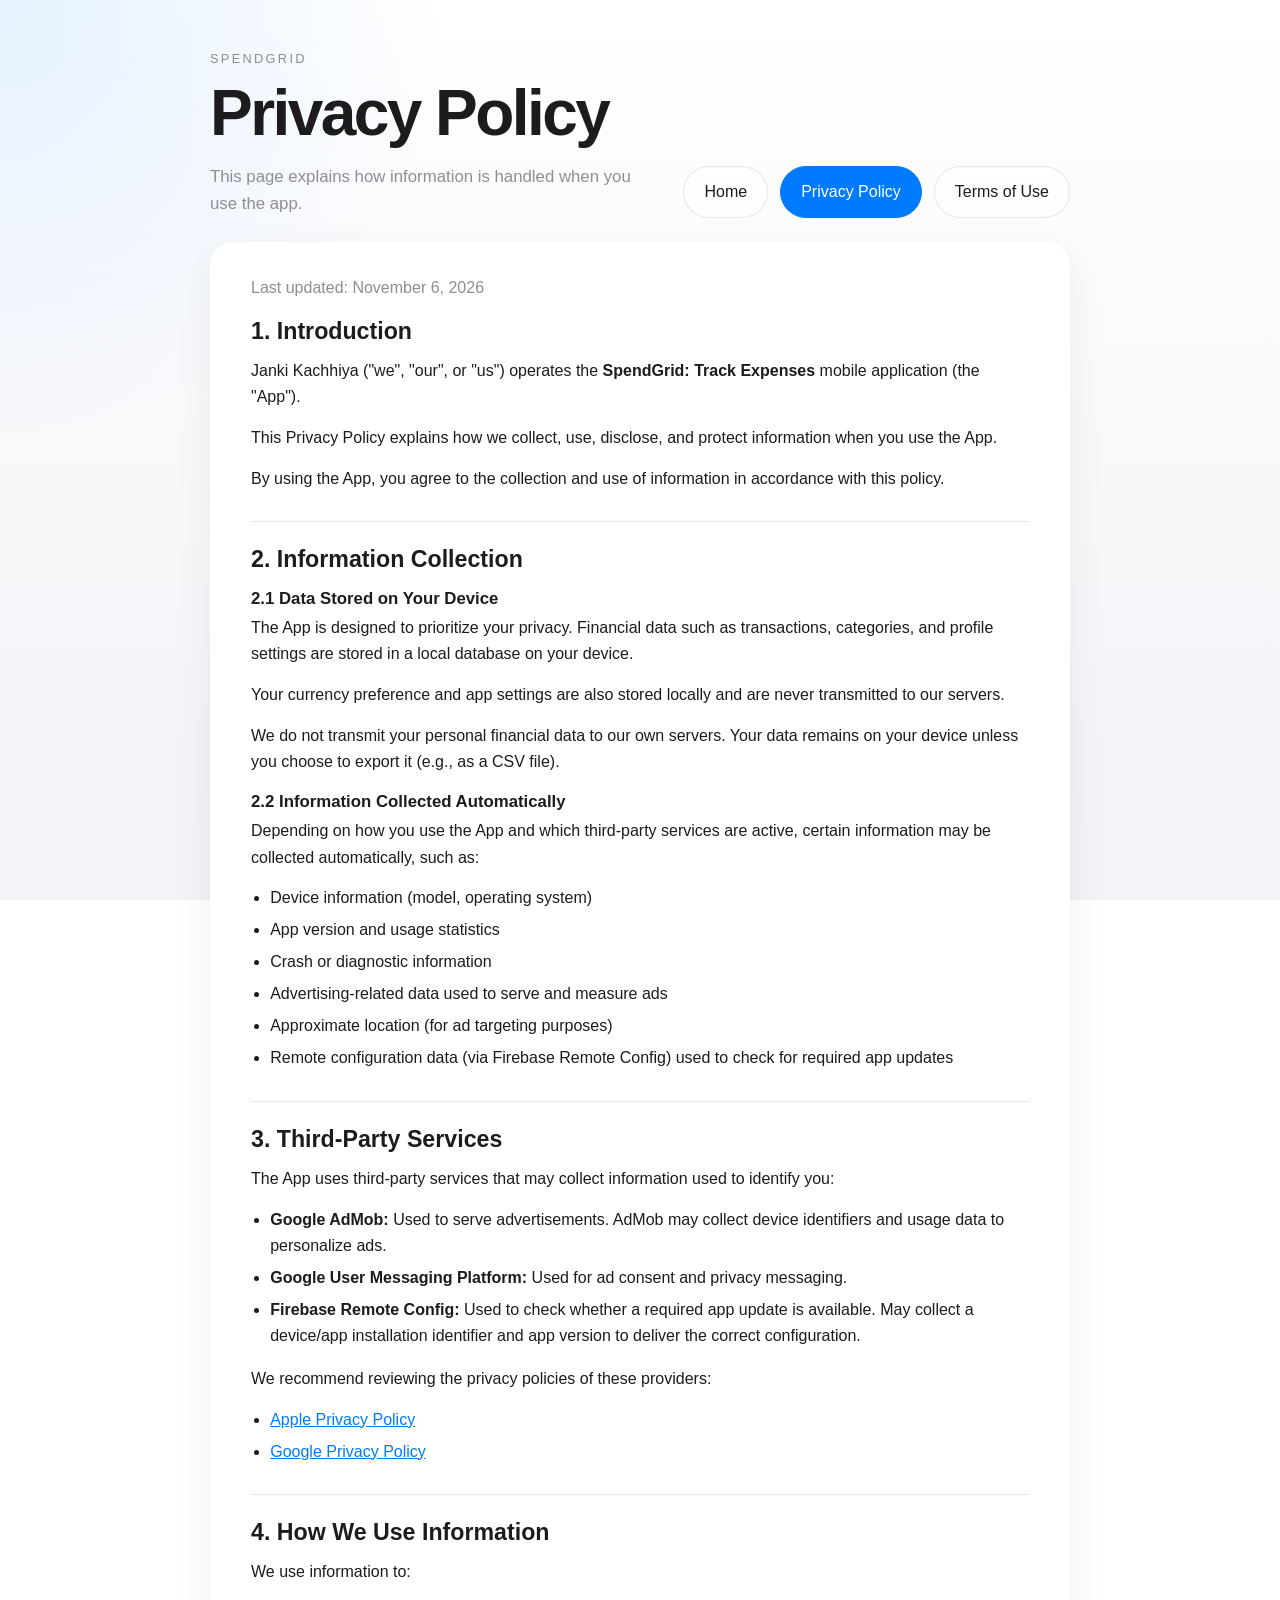
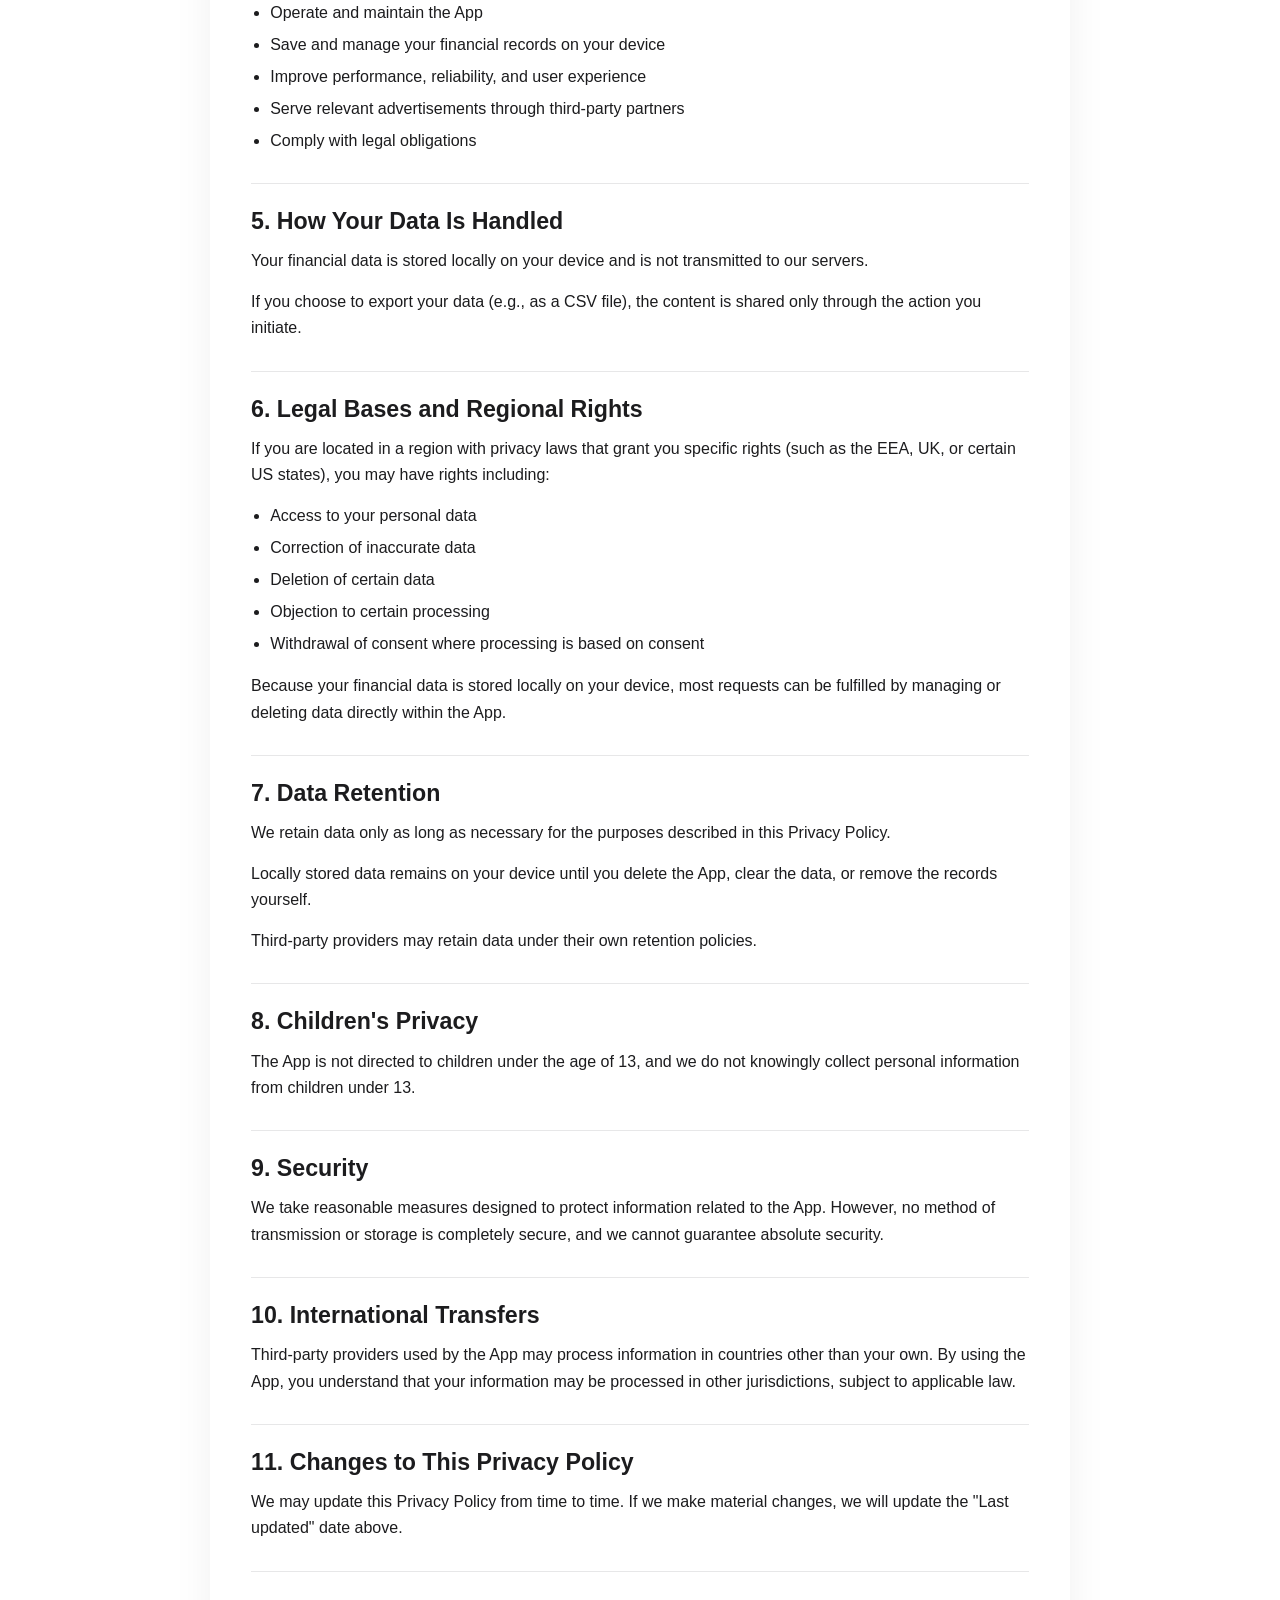
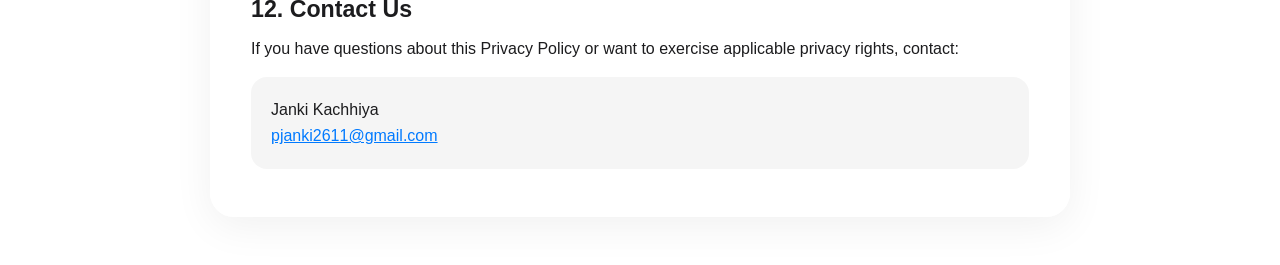
==== privacy.html @ fd2c7ffb "Add SpendGrid: Track Expenses landing page and legal docs Static site with home, privacy policy, and" ====
<!DOCTYPE html>
<html lang="en">

<head>
  <meta charset="UTF-8">
  <meta name="viewport" content="width=device-width, initial-scale=1.0">
  <title>SpendGrid: Track Expenses | Privacy Policy</title>
  <meta name="description" content="Privacy Policy for SpendGrid: Track Expenses.">
  <link rel="stylesheet" href="legal-styles.css">
</head>

<body>
  <div class="page-shell">
    <header class="hero">
      <div class="hero-copy">
        <p class="eyebrow">SpendGrid</p>
        <h1>Privacy Policy</h1>
        <p class="lede">This page explains how information is handled when you use the app.</p>
      </div>
      <nav class="top-nav" aria-label="Legal pages">
        <a class="nav-link" href="index.html">Home</a>
        <a class="nav-link current" href="privacy.html">Privacy Policy</a>
        <a class="nav-link" href="terms.html">Terms of Use</a>
      </nav>
    </header>

    <main class="content-card">
      <section>
        <p class="meta">Last updated: November 6, 2026</p>
        <h2>1. Introduction</h2>
        <p>Janki Kachhiya ("we", "our", or "us") operates the <strong>SpendGrid: Track Expenses</strong> mobile
          application (the "App").</p>
        <p>This Privacy Policy explains how we collect, use, disclose, and protect information when you use the App.
        </p>
        <p>By using the App, you agree to the collection and use of information in accordance with this policy.</p>
      </section>

      <section>
        <h2>2. Information Collection</h2>

        <h3>2.1 Data Stored on Your Device</h3>
        <p>The App is designed to prioritize your privacy. Financial data such as transactions, categories, and
          profile settings are stored in a local database on your device.</p>
        <p>Your currency preference and app settings are also stored locally and are never transmitted to our servers.</p>
        <p>We do not transmit your personal financial data to our own servers. Your data remains on your device unless
          you choose to export it (e.g., as a CSV file).</p>

        <h3>2.2 Information Collected Automatically</h3>
        <p>Depending on how you use the App and which third-party services are active, certain information may be
          collected automatically, such as:</p>
        <ul>
          <li>Device information (model, operating system)</li>
          <li>App version and usage statistics</li>
          <li>Crash or diagnostic information</li>
          <li>Advertising-related data used to serve and measure ads</li>
          <li>Approximate location (for ad targeting purposes)</li>
          <li>Remote configuration data (via Firebase Remote Config) used to check for required app updates</li>
        </ul>
      </section>

      <section>
        <h2>3. Third-Party Services</h2>
        <p>The App uses third-party services that may collect information used to identify you:</p>
        <ul>
          <li><strong>Google AdMob:</strong> Used to serve advertisements. AdMob may collect device
            identifiers and usage data to personalize ads.</li>
          <li><strong>Google User Messaging Platform:</strong> Used for ad consent and privacy messaging.</li>
          <li><strong>Firebase Remote Config:</strong> Used to check whether a required app update is available.
            May collect a device/app installation identifier and app version to deliver the correct configuration.</li>
        </ul>
        <p>We recommend reviewing the privacy policies of these providers:</p>
        <ul>
          <li><a href="https://www.apple.com/legal/privacy/" target="_blank">Apple Privacy Policy</a></li>
          <li><a href="https://policies.google.com/privacy" target="_blank">Google Privacy Policy</a></li>
        </ul>
      </section>

      <section>
        <h2>4. How We Use Information</h2>
        <p>We use information to:</p>
        <ul>
          <li>Operate and maintain the App</li>
          <li>Save and manage your financial records on your device</li>
          <li>Improve performance, reliability, and user experience</li>
          <li>Serve relevant advertisements through third-party partners</li>
          <li>Comply with legal obligations</li>
        </ul>
      </section>

      <section>
        <h2>5. How Your Data Is Handled</h2>
        <p>Your financial data is stored locally on your device and is not transmitted to our servers.</p>
        <p>If you choose to export your data (e.g., as a CSV file), the content is shared only through the action
          you initiate.</p>
      </section>

      <section>
        <h2>6. Legal Bases and Regional Rights</h2>
        <p>If you are located in a region with privacy laws that grant you specific rights (such as the EEA, UK, or
          certain US states), you may have rights including:</p>
        <ul>
          <li>Access to your personal data</li>
          <li>Correction of inaccurate data</li>
          <li>Deletion of certain data</li>
          <li>Objection to certain processing</li>
          <li>Withdrawal of consent where processing is based on consent</li>
        </ul>
        <p>Because your financial data is stored locally on your device, most requests can be fulfilled by managing
          or deleting data directly within the App.</p>
      </section>

      <section>
        <h2>7. Data Retention</h2>
        <p>We retain data only as long as necessary for the purposes described in this Privacy Policy.</p>
        <p>Locally stored data remains on your device until you delete the App, clear the data, or remove the records
          yourself.</p>
        <p>Third-party providers may retain data under their own retention policies.</p>
      </section>

      <section>
        <h2>8. Children's Privacy</h2>
        <p>The App is not directed to children under the age of 13, and we do not knowingly collect personal information
          from children under 13.</p>
      </section>

      <section>
        <h2>9. Security</h2>
        <p>We take reasonable measures designed to protect information related to the App. However, no method of
          transmission or storage is completely secure, and we cannot guarantee absolute security.</p>
      </section>

      <section>
        <h2>10. International Transfers</h2>
        <p>Third-party providers used by the App may process information in countries other than your own. By using the
          App, you understand that your information may be processed in other jurisdictions, subject to applicable law.
        </p>
      </section>

      <section>
        <h2>11. Changes to This Privacy Policy</h2>
        <p>We may update this Privacy Policy from time to time. If we make material changes, we will update the "Last
          updated" date above.</p>
      </section>

      <section>
        <h2>12. Contact Us</h2>
        <p>If you have questions about this Privacy Policy or want to exercise applicable privacy rights, contact:</p>
        <p class="contact-block">
          Janki Kachhiya<br>
          <a href="mailto:pjanki2611@gmail.com">pjanki2611@gmail.com</a>
        </p>
      </section>
    </main>
  </div>
</body>

</html>
---- legal-styles.css ----
:root {
  --background: #f2f2f7;
  --paper: rgba(255, 255, 255, 0.96);
  --ink: #1c1c1e;
  --muted: #8e8e93;
  --line: rgba(60, 60, 67, 0.12);
  --accent: #007aff;
  --accent-soft: rgba(0, 122, 255, 0.12);
  --shadow: rgba(0, 0, 0, 0.06);
  --max-width: 860px;
}

* {
  box-sizing: border-box;
}

body {
  margin: 0;
  font-family: -apple-system, BlinkMacSystemFont, "Segoe UI", Roboto, Helvetica, Arial, sans-serif, "Apple Color Emoji", "Segoe UI Emoji";
  color: var(--ink);
  line-height: 1.65;
  background:
    radial-gradient(circle at top left, rgba(0, 122, 255, 0.1), transparent 28rem),
    linear-gradient(180deg, #ffffff 0%, var(--background) 100%);
  background-attachment: fixed;
}

a {
  color: var(--accent);
}

.page-shell {
  min-height: 100vh;
  padding: 2rem 1.25rem 3rem;
}

.hero,
.content-card {
  width: min(100%, var(--max-width));
  margin: 0 auto;
}

.hero {
  display: grid;
  gap: 1rem;
  align-items: end;
  margin-bottom: 1.5rem;
}

.eyebrow {
  margin: 0 0 0.5rem;
  font-size: 0.8rem;
  letter-spacing: 0.18em;
  text-transform: uppercase;
  color: var(--muted);
}

h1,
h2,
h3 {
  line-height: 1.15;
}

h1 {
  margin: 0;
  font-size: clamp(2.2rem, 5vw, 4rem);
  letter-spacing: -0.04em;
  white-space: nowrap;
}

@media (max-width: 480px) {
  h1 {
    white-space: normal;
  }
}

.lede {
  max-width: 42rem;
  margin: 0.75rem 0 0;
  font-size: 1.05rem;
  color: var(--muted);
}

.top-nav {
  display: flex;
  flex-wrap: wrap;
  gap: 0.75rem;
}

.nav-link {
  display: inline-flex;
  align-items: center;
  justify-content: center;
  min-height: 2.75rem;
  padding: 0.75rem 1.25rem;
  border: 1px solid var(--line);
  border-radius: 999px;
  background: rgba(255, 255, 255, 0.7);
  color: var(--ink);
  text-decoration: none;
  font-weight: 500;
  transition: all 0.2s ease;
}

.nav-link:hover {
  background: var(--accent-soft);
  border-color: var(--accent);
}

.nav-link.current {
  background: var(--accent);
  border-color: var(--accent);
  color: white;
}

.content-card {
  padding: 1.4rem;
  background: var(--paper);
  border: 1px solid rgba(255, 255, 255, 0.8);
  border-radius: 1.5rem;
  box-shadow: 0 10px 40px var(--shadow);
  backdrop-filter: blur(20px);
  -webkit-backdrop-filter: blur(20px);
}

.notice {
  margin-bottom: 1.5rem;
  padding: 0.9rem 1rem;
  border-left: 4px solid var(--accent);
  border-radius: 0.8rem;
  background: var(--accent-soft);
  color: #1a1a1a;
}

.meta {
  margin-top: 0;
  margin-bottom: 1rem;
  color: var(--muted);
}

section+section {
  margin-top: 1.8rem;
  padding-top: 1.5rem;
  border-top: 1px solid var(--line);
}

h2 {
  margin: 0 0 0.85rem;
  font-size: 1.45rem;
}

h3 {
  margin: 1rem 0 0.45rem;
  font-size: 1.05rem;
}

p {
  margin: 0 0 0.9rem;
}

ul {
  margin: 0.5rem 0 1rem;
  padding-left: 1.2rem;
}

li+li {
  margin-top: 0.35rem;
}

.contact-block {
  padding: 1.25rem;
  border-radius: 1rem;
  background: rgba(60, 60, 67, 0.05);
}

@media (min-width: 900px) {
  .page-shell {
    padding-top: 3rem;
  }

  .hero {
    grid-template-columns: minmax(0, 1fr) auto;
    gap: 1.5rem;
  }

  .content-card {
    padding: 2rem 2.5rem;
  }
}
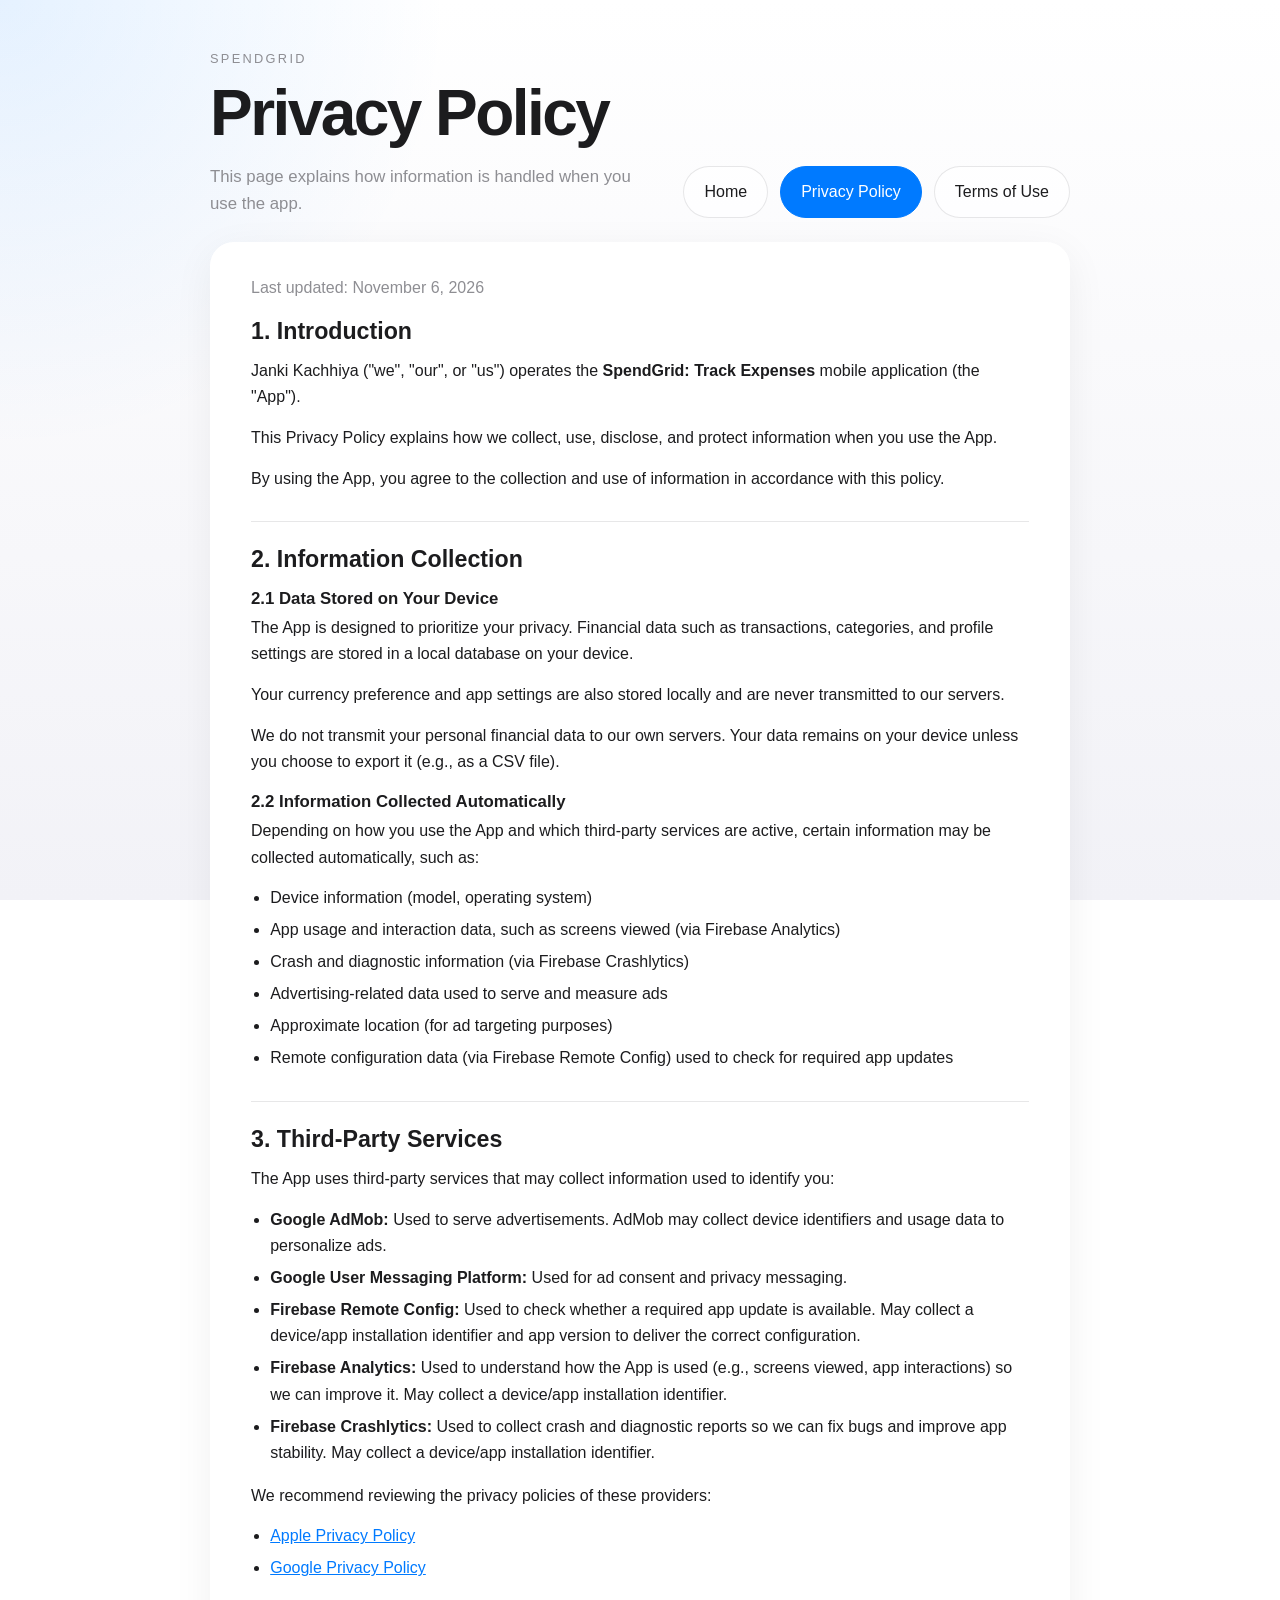
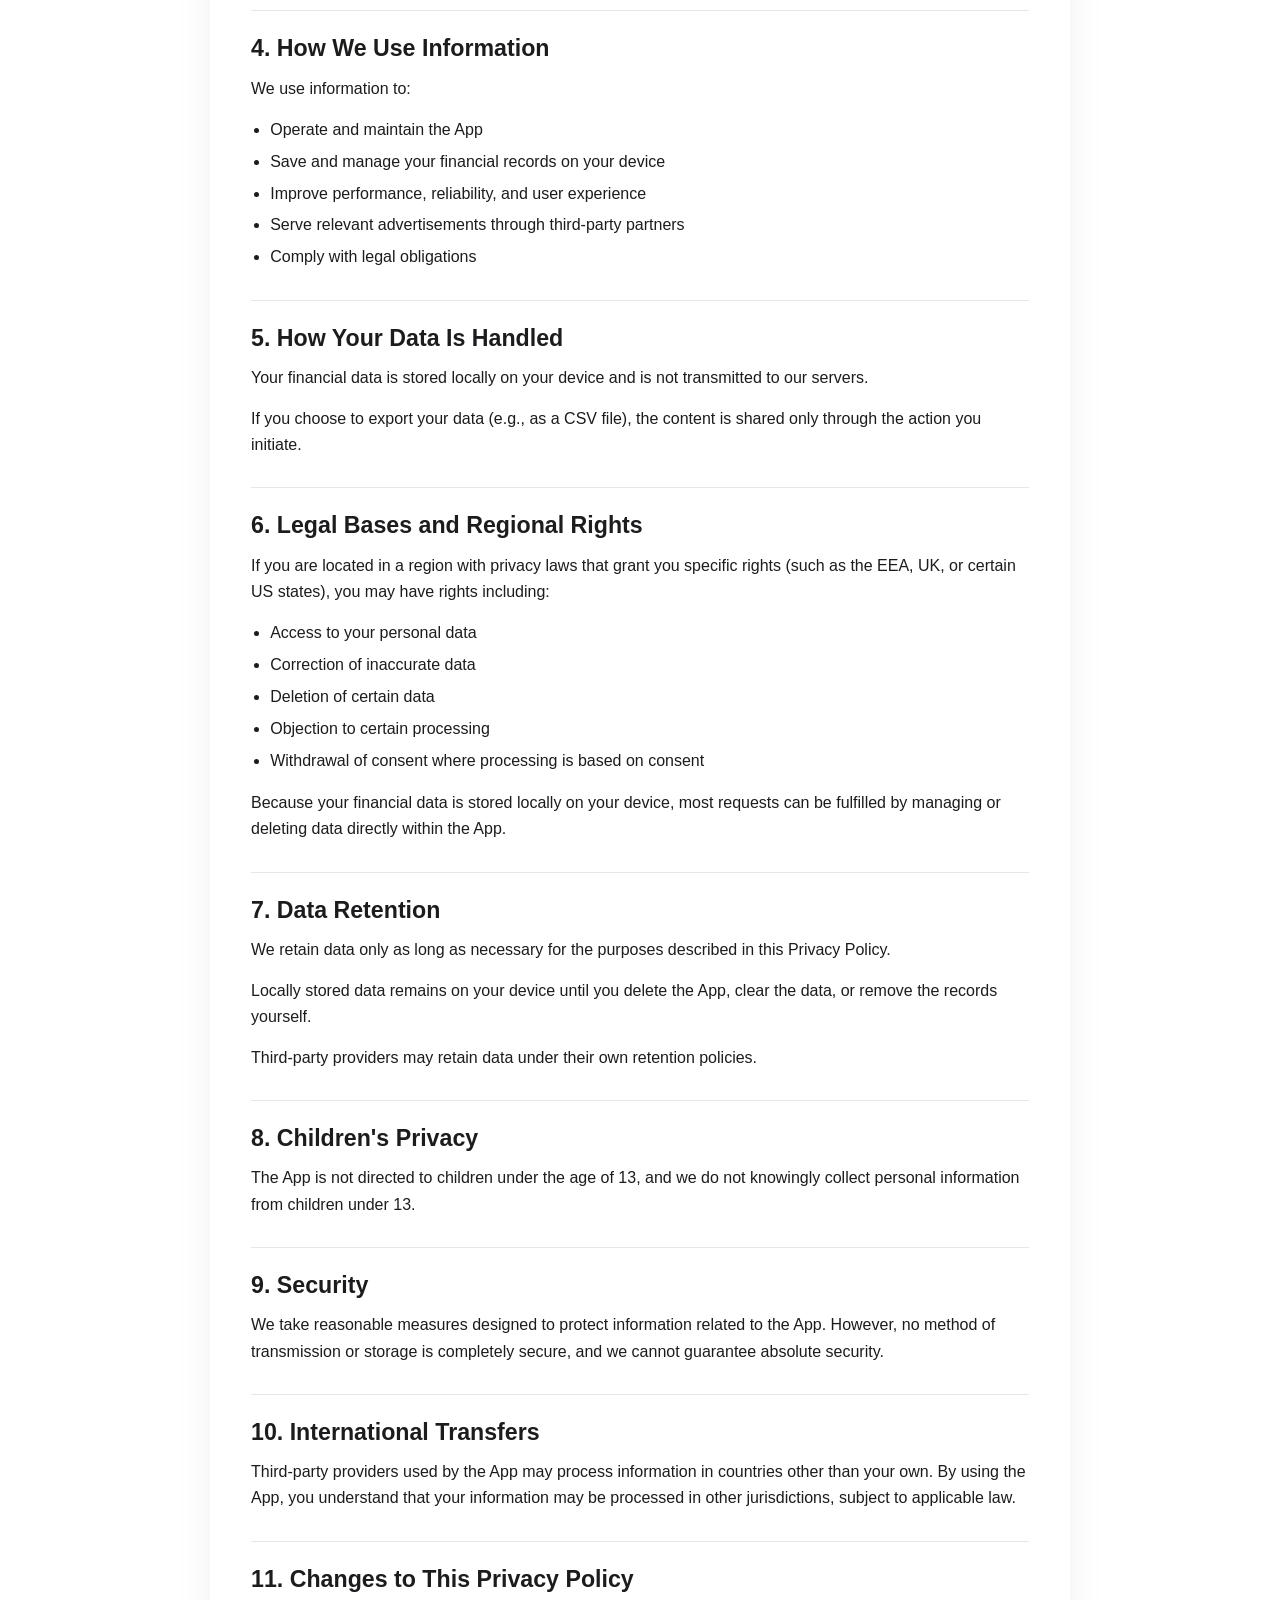
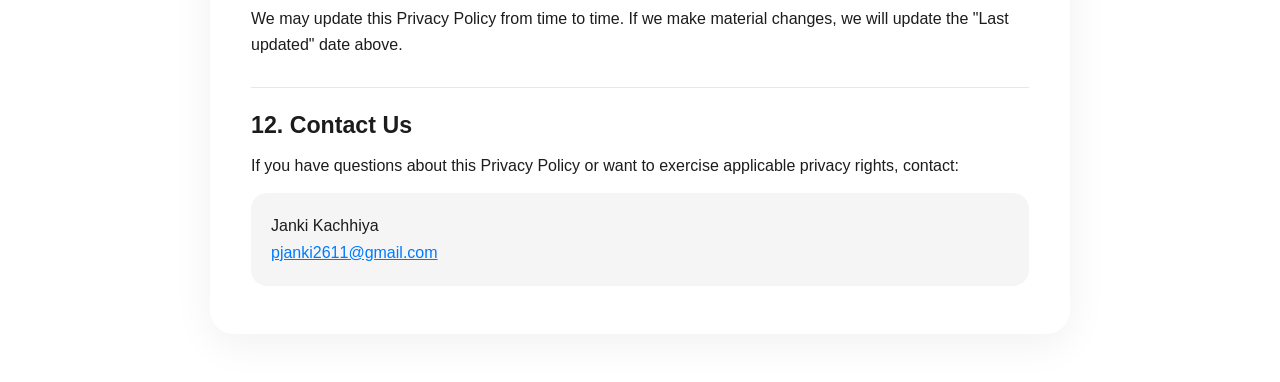
==== commit 9c89cc9d: "Disclose Firebase Analytics and Crashlytics in privacy/terms pages These SDKs are now integrated in " ====
--- a/privacy.html
+++ b/privacy.html
@@ -50,8 +50,8 @@
           collected automatically, such as:</p>
         <ul>
           <li>Device information (model, operating system)</li>
-          <li>App version and usage statistics</li>
-          <li>Crash or diagnostic information</li>
+          <li>App usage and interaction data, such as screens viewed (via Firebase Analytics)</li>
+          <li>Crash and diagnostic information (via Firebase Crashlytics)</li>
           <li>Advertising-related data used to serve and measure ads</li>
           <li>Approximate location (for ad targeting purposes)</li>
           <li>Remote configuration data (via Firebase Remote Config) used to check for required app updates</li>
@@ -67,6 +67,10 @@
           <li><strong>Google User Messaging Platform:</strong> Used for ad consent and privacy messaging.</li>
           <li><strong>Firebase Remote Config:</strong> Used to check whether a required app update is available.
             May collect a device/app installation identifier and app version to deliver the correct configuration.</li>
+          <li><strong>Firebase Analytics:</strong> Used to understand how the App is used (e.g., screens viewed,
+            app interactions) so we can improve it. May collect a device/app installation identifier.</li>
+          <li><strong>Firebase Crashlytics:</strong> Used to collect crash and diagnostic reports so we can fix
+            bugs and improve app stability. May collect a device/app installation identifier.</li>
         </ul>
         <p>We recommend reviewing the privacy policies of these providers:</p>
         <ul>
